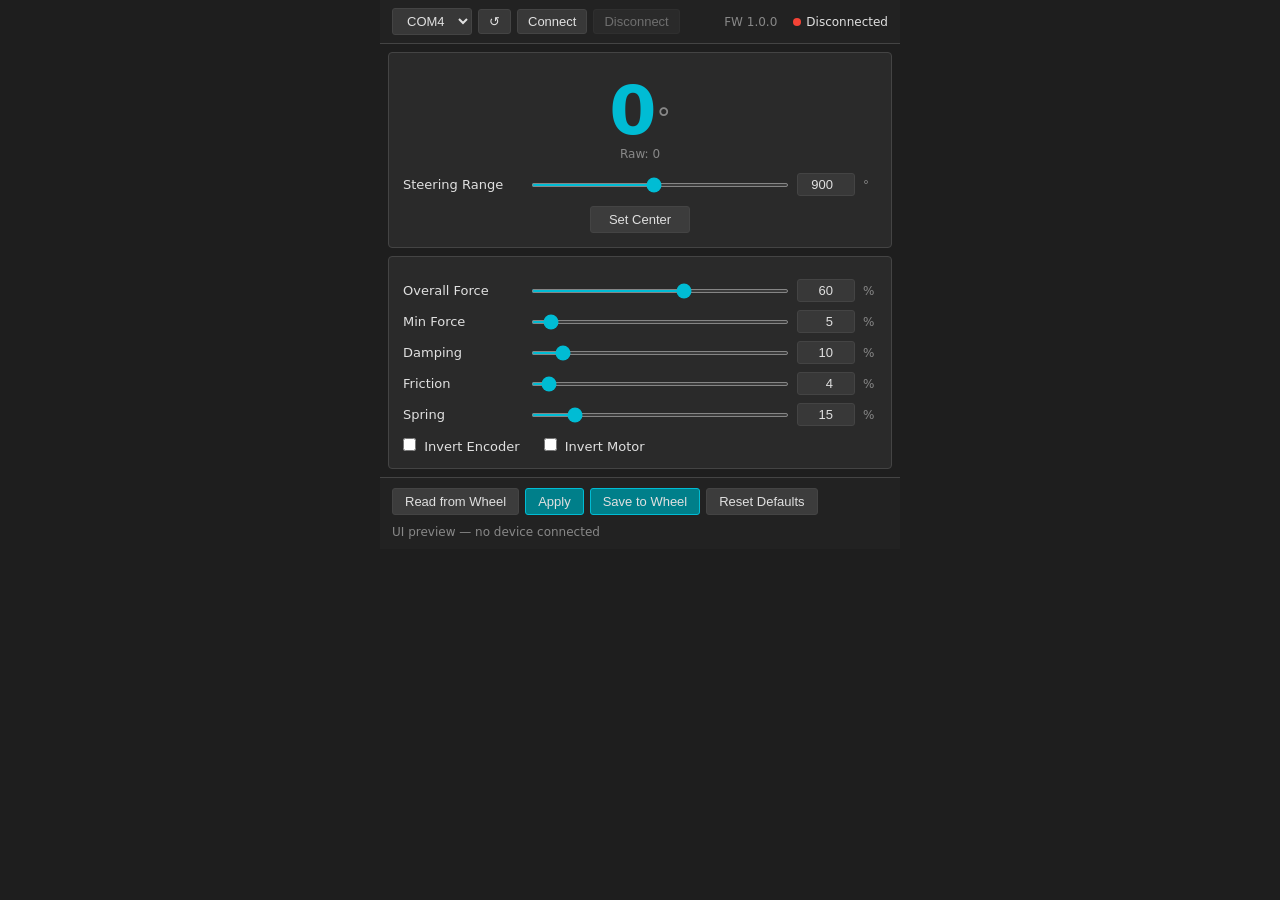
==== ui-preview/index.html @ c906a69e "Add firmware, build/flash scripts, secondary controller, UI preview, and comprehensive README Co-aut" ====
<!DOCTYPE html>
<html lang="en">
<head>
    <meta charset="UTF-8">
    <meta name="viewport" content="width=device-width, initial-scale=1.0">
    <title>FFB Wheel Config — UI Preview</title>
    <link rel="stylesheet" href="styles.css">
</head>
<body>
    <!-- ════════ TOP BAR ════════ -->
    <div id="top-bar">
        <select id="port-select">
            <option>COM3</option>
            <option selected>COM4</option>
            <option>COM5</option>
        </select>
        <button id="btn-refresh" title="Refresh ports">&#x21ba;</button>
        <button id="btn-connect">Connect</button>
        <button id="btn-disconnect" disabled>Disconnect</button>
        <span id="lbl-firmware">FW 1.0.0</span>
        <span id="status-indicator">
            <span id="status-dot"></span>
            <span id="status-text">Disconnected</span>
        </span>
    </div>

    <!-- ════════ STEERING PANEL ════════ -->
    <div id="steering-panel" class="panel">
        <div id="angle-display">
            <span id="angle-value">0</span><span id="angle-deg">°</span>
        </div>
        <div id="raw-counts">Raw: 0</div>

        <div class="slider-row">
            <label>Steering Range</label>
            <input type="range" id="sld-range" min="90" max="1800" value="900">
            <input type="number" id="nud-range" min="90" max="1800" value="900">
            <span class="unit">°</span>
        </div>

        <button id="btn-center">Set Center</button>
    </div>

    <!-- ════════ FORCE & TUNING PANEL ════════ -->
    <div id="settings-panel" class="panel">
        <div class="slider-row">
            <label>Overall Force</label>
            <input type="range" id="sld-force" min="0" max="100" value="60">
            <input type="number" id="nud-force" min="0" max="100" value="60">
            <span class="unit">%</span>
        </div>
        <div class="slider-row">
            <label>Min Force</label>
            <input type="range" id="sld-min-force" min="0" max="100" value="5">
            <input type="number" id="nud-min-force" min="0" max="100" value="5">
            <span class="unit">%</span>
        </div>
        <div class="slider-row">
            <label>Damping</label>
            <input type="range" id="sld-damping" min="0" max="100" value="10">
            <input type="number" id="nud-damping" min="0" max="100" value="10">
            <span class="unit">%</span>
        </div>
        <div class="slider-row">
            <label>Friction</label>
            <input type="range" id="sld-friction" min="0" max="100" value="4">
            <input type="number" id="nud-friction" min="0" max="100" value="4">
            <span class="unit">%</span>
        </div>
        <div class="slider-row">
            <label>Spring</label>
            <input type="range" id="sld-spring" min="0" max="100" value="15">
            <input type="number" id="nud-spring" min="0" max="100" value="15">
            <span class="unit">%</span>
        </div>

        <div id="checkbox-row">
            <label><input type="checkbox" id="chk-inv-encoder"> Invert Encoder</label>
            <label><input type="checkbox" id="chk-inv-motor"> Invert Motor</label>
        </div>
    </div>

    <!-- ════════ BOTTOM BAR ════════ -->
    <div id="bottom-bar">
        <button id="btn-read">Read from Wheel</button>
        <button id="btn-apply" class="accent">Apply</button>
        <button id="btn-save" class="accent">Save to Wheel</button>
        <button id="btn-reset">Reset Defaults</button>
        <span id="lbl-status">UI preview — no device connected</span>
    </div>

    <script src="script.js"></script>
</body>
</html>
---- ui-preview/styles.css ----
/* ============================================================
   FFB Wheel Config — UI Preview Styles
   Dark theme matching the WinForms desktop application.
   ============================================================ */

:root {
    --bg-dark:   #1E1E1E;
    --bg-panel:  #2A2A2A;
    --bg-bar:    #222222;
    --bg-ctrl:   #383838;
    --bg-btn:    #3C3C3C;
    --accent-dk: #007F8A;
    --accent:    #00BCD4;
    --text:      #E0E0E0;
    --text-dim:  #888888;
    --border:    #444444;
}

* {
    margin: 0;
    padding: 0;
    box-sizing: border-box;
}

body {
    font-family: "Segoe UI", system-ui, sans-serif;
    background: var(--bg-dark);
    color: var(--text);
    max-width: 520px;
    margin: 0 auto;
    user-select: none;
}

/* ── Top bar ─────────────────────────────────────────────── */

#top-bar {
    display: flex;
    align-items: center;
    gap: 6px;
    padding: 8px 12px;
    background: var(--bg-bar);
    border-bottom: 1px solid var(--border);
}

#top-bar select,
#top-bar button {
    font-size: 13px;
    padding: 4px 10px;
    border: 1px solid var(--border);
    border-radius: 3px;
    background: var(--bg-ctrl);
    color: var(--text);
    cursor: pointer;
}

#top-bar button:hover { background: var(--bg-btn); }
#top-bar button:disabled { opacity: 0.4; cursor: default; }

#btn-refresh {
    padding: 4px 8px;
    font-size: 15px;
}

#lbl-firmware {
    margin-left: auto;
    font-size: 12px;
    color: var(--text-dim);
}

#status-indicator {
    display: flex;
    align-items: center;
    gap: 5px;
    margin-left: 10px;
    font-size: 12px;
}

#status-dot {
    width: 8px;
    height: 8px;
    border-radius: 50%;
    background: #F44336;
    display: inline-block;
}

#status-dot.connected { background: #4CAF50; }

/* ── Panels ──────────────────────────────────────────────── */

.panel {
    background: var(--bg-panel);
    margin: 8px;
    padding: 14px;
    border: 1px solid var(--border);
    border-radius: 4px;
}

/* ── Steering panel ──────────────────────────────────────── */

#angle-display {
    text-align: center;
    padding: 10px 0 2px;
}

#angle-value {
    font-size: 68px;
    font-weight: 700;
    color: var(--accent);
    line-height: 1;
}

#angle-deg {
    font-size: 28px;
    color: var(--text-dim);
    vertical-align: super;
}

#raw-counts {
    text-align: center;
    font-size: 12px;
    color: var(--text-dim);
    margin-bottom: 12px;
}

#btn-center {
    display: block;
    margin: 10px auto 0;
    padding: 5px 18px;
    font-size: 13px;
    border: 1px solid var(--border);
    border-radius: 3px;
    background: var(--bg-btn);
    color: var(--text);
    cursor: pointer;
}

#btn-center:hover { background: var(--bg-ctrl); }

/* ── Slider rows ─────────────────────────────────────────── */

.slider-row {
    display: flex;
    align-items: center;
    gap: 8px;
    margin-top: 8px;
}

.slider-row label {
    width: 120px;
    font-size: 13px;
    flex-shrink: 0;
}

.slider-row input[type="range"] {
    flex: 1;
    accent-color: var(--accent);
    height: 4px;
}

.slider-row input[type="number"] {
    width: 58px;
    padding: 3px 6px;
    font-size: 13px;
    text-align: right;
    border: 1px solid var(--border);
    border-radius: 3px;
    background: var(--bg-ctrl);
    color: var(--text);
}

.slider-row .unit {
    font-size: 12px;
    color: var(--text-dim);
    width: 14px;
}

/* ── Checkboxes ──────────────────────────────────────────── */

#checkbox-row {
    display: flex;
    gap: 24px;
    margin-top: 12px;
    font-size: 13px;
}

#checkbox-row input[type="checkbox"] {
    accent-color: var(--accent);
    margin-right: 4px;
}

/* ── Bottom bar ──────────────────────────────────────────── */

#bottom-bar {
    display: flex;
    align-items: center;
    flex-wrap: wrap;
    gap: 6px;
    padding: 10px 12px;
    background: var(--bg-bar);
    border-top: 1px solid var(--border);
}

#bottom-bar button {
    font-size: 13px;
    padding: 5px 12px;
    border: 1px solid var(--border);
    border-radius: 3px;
    background: var(--bg-btn);
    color: var(--text);
    cursor: pointer;
}

#bottom-bar button:hover { background: var(--bg-ctrl); }

#bottom-bar button.accent {
    background: var(--accent-dk);
    border-color: var(--accent);
}

#bottom-bar button.accent:hover {
    background: var(--accent);
    color: #000;
}

#lbl-status {
    flex: 1 0 100%;
    font-size: 12px;
    color: var(--text-dim);
    margin-top: 4px;
}
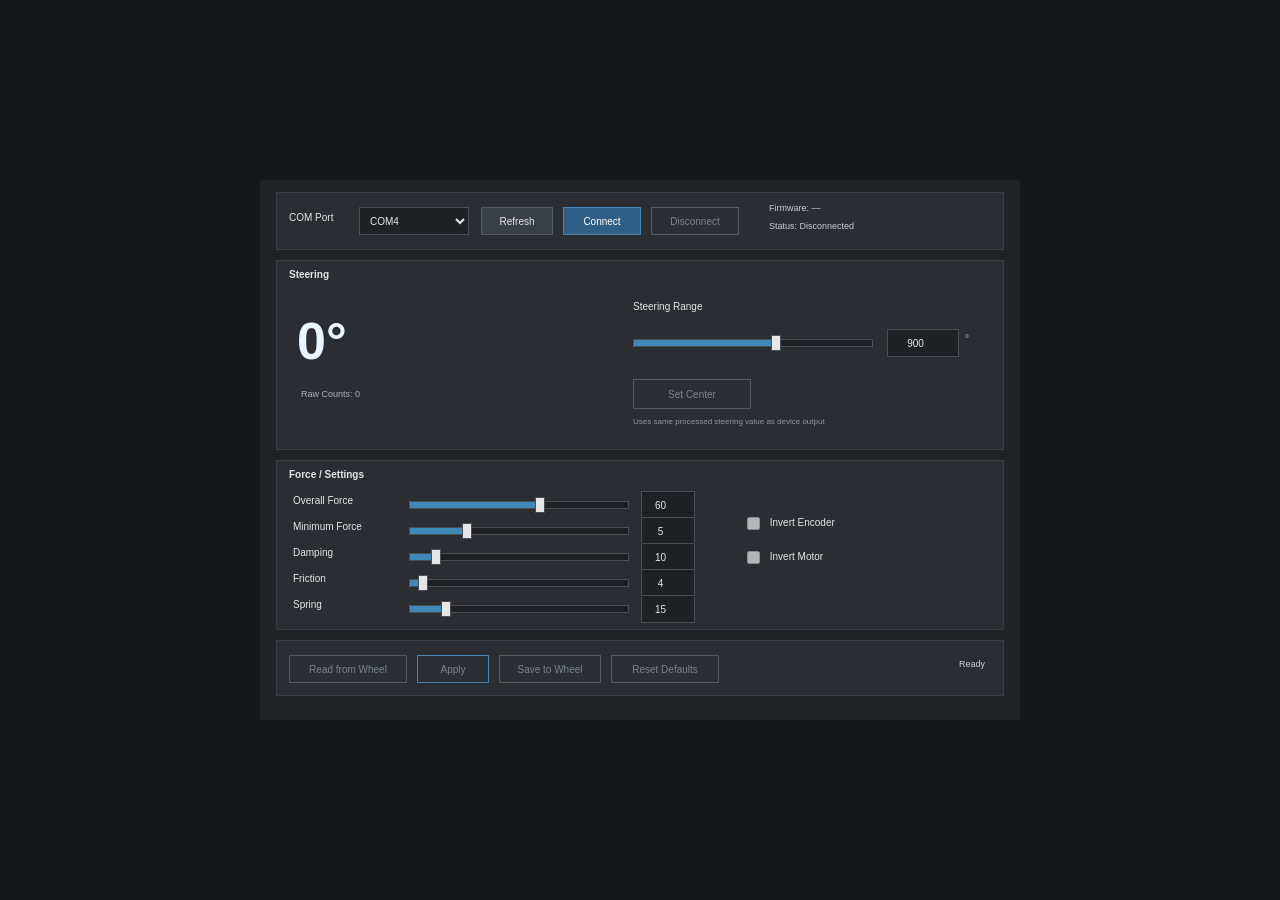
==== commit bfcdc191: "Add EMC-style wheel utility and versioned release packaging" ====
--- a/ui-preview/index.html
+++ b/ui-preview/index.html
@@ -3,90 +3,75 @@
 <head>
     <meta charset="UTF-8">
     <meta name="viewport" content="width=device-width, initial-scale=1.0">
-    <title>FFB Wheel Config — UI Preview</title>
+    <title>DIY Wheel Config Preview</title>
     <link rel="stylesheet" href="styles.css">
 </head>
 <body>
-    <!-- ════════ TOP BAR ════════ -->
-    <div id="top-bar">
-        <select id="port-select">
-            <option>COM3</option>
-            <option selected>COM4</option>
-            <option>COM5</option>
-        </select>
-        <button id="btn-refresh" title="Refresh ports">&#x21ba;</button>
-        <button id="btn-connect">Connect</button>
-        <button id="btn-disconnect" disabled>Disconnect</button>
-        <span id="lbl-firmware">FW 1.0.0</span>
-        <span id="status-indicator">
-            <span id="status-dot"></span>
-            <span id="status-text">Disconnected</span>
-        </span>
-    </div>
+    <div id="window">
+        <section id="top-bar" class="panel">
+            <label id="lbl-port" for="port-select">COM Port</label>
+            <select id="port-select">
+                <option>COM3</option>
+                <option selected>COM4</option>
+                <option>COM5</option>
+            </select>
+            <button id="btn-refresh" type="button">Refresh</button>
+            <button id="btn-connect" class="primary" type="button">Connect</button>
+            <button id="btn-disconnect" type="button" disabled>Disconnect</button>
+            <div id="lbl-firmware">Firmware: 1.2.0-emc</div>
+            <div id="lbl-connection-status">Status: Disconnected</div>
+        </section>
 
-    <!-- ════════ STEERING PANEL ════════ -->
-    <div id="steering-panel" class="panel">
-        <div id="angle-display">
-            <span id="angle-value">0</span><span id="angle-deg">°</span>
-        </div>
-        <div id="raw-counts">Raw: 0</div>
+        <section id="steering-panel" class="panel">
+            <div class="panel-title">Steering</div>
+            <div id="angle-value">0°</div>
+            <div id="raw-counts">Raw Counts: 0</div>
 
-        <div class="slider-row">
-            <label>Steering Range</label>
-            <input type="range" id="sld-range" min="90" max="1800" value="900">
-            <input type="number" id="nud-range" min="90" max="1800" value="900">
-            <span class="unit">°</span>
-        </div>
+            <div id="range-label">Steering Range</div>
+            <div id="range-slider-wrap">
+                <input id="sld-range" type="range" min="90" max="1440" value="900">
+            </div>
+            <input id="nud-range" type="number" min="90" max="1440" value="900">
+            <div id="range-suffix">°</div>
 
-        <button id="btn-center">Set Center</button>
-    </div>
+            <button id="btn-center" type="button">Set Center</button>
+            <div id="range-note">Uses same processed steering value as device output</div>
+        </section>
 
-    <!-- ════════ FORCE & TUNING PANEL ════════ -->
-    <div id="settings-panel" class="panel">
-        <div class="slider-row">
-            <label>Overall Force</label>
-            <input type="range" id="sld-force" min="0" max="100" value="60">
-            <input type="number" id="nud-force" min="0" max="100" value="60">
-            <span class="unit">%</span>
-        </div>
-        <div class="slider-row">
-            <label>Min Force</label>
-            <input type="range" id="sld-min-force" min="0" max="100" value="5">
-            <input type="number" id="nud-min-force" min="0" max="100" value="5">
-            <span class="unit">%</span>
-        </div>
-        <div class="slider-row">
-            <label>Damping</label>
-            <input type="range" id="sld-damping" min="0" max="100" value="10">
-            <input type="number" id="nud-damping" min="0" max="100" value="10">
-            <span class="unit">%</span>
-        </div>
-        <div class="slider-row">
-            <label>Friction</label>
-            <input type="range" id="sld-friction" min="0" max="100" value="4">
-            <input type="number" id="nud-friction" min="0" max="100" value="4">
-            <span class="unit">%</span>
-        </div>
-        <div class="slider-row">
-            <label>Spring</label>
-            <input type="range" id="sld-spring" min="0" max="100" value="15">
-            <input type="number" id="nud-spring" min="0" max="100" value="15">
-            <span class="unit">%</span>
-        </div>
+        <section id="settings-panel" class="panel">
+            <div class="panel-title">Force / Settings</div>
 
-        <div id="checkbox-row">
-            <label><input type="checkbox" id="chk-inv-encoder"> Invert Encoder</label>
-            <label><input type="checkbox" id="chk-inv-motor"> Invert Motor</label>
-        </div>
-    </div>
+            <label class="setting-label" style="top:34px;" for="nud-force">Overall Force</label>
+            <div class="slider-wrap" style="top:32px;"><input id="sld-force" type="range" min="0" max="100" value="60"></div>
+            <input class="setting-numeric" id="nud-force" type="number" min="0" max="100" value="60" style="top:30px;">
 
-    <!-- ════════ BOTTOM BAR ════════ -->
-    <div id="bottom-bar">
-        <button id="btn-read">Read from Wheel</button>
-        <button id="btn-apply" class="accent">Apply</button>
-        <button id="btn-save" class="accent">Save to Wheel</button>
-        <button id="btn-reset">Reset Defaults</button>
-        <span id="lbl-status">UI preview — no device connected</span>
+            <label class="setting-label" style="top:60px;" for="nud-min-force">Minimum Force</label>
+            <div class="slider-wrap" style="top:58px;"><input id="sld-min-force" type="range" min="0" max="20" value="5"></div>
+            <input class="setting-numeric" id="nud-min-force" type="number" min="0" max="20" value="5" style="top:56px;">
+
+            <label class="setting-label" style="top:86px;" for="nud-damping">Damping</label>
+            <div class="slider-wrap" style="top:84px;"><input id="sld-damping" type="range" min="0" max="100" value="10"></div>
+            <input class="setting-numeric" id="nud-damping" type="number" min="0" max="100" value="10" style="top:82px;">
+
+            <label class="setting-label" style="top:112px;" for="nud-friction">Friction</label>
+            <div class="slider-wrap" style="top:110px;"><input id="sld-friction" type="range" min="0" max="100" value="4"></div>
+            <input class="setting-numeric" id="nud-friction" type="number" min="0" max="100" value="4" style="top:108px;">
+
+            <label class="setting-label" style="top:138px;" for="nud-spring">Spring</label>
+            <div class="slider-wrap" style="top:136px;"><input id="sld-spring" type="range" min="0" max="100" value="15"></div>
+            <input class="setting-numeric" id="nud-spring" type="number" min="0" max="100" value="15" style="top:134px;">
+
+            <label id="chk-label-encoder"><input id="chk-inv-encoder" type="checkbox"> Invert Encoder</label>
+            <label id="chk-label-motor"><input id="chk-inv-motor" type="checkbox"> Invert Motor</label>
+        </section>
+
+        <section id="bottom-bar" class="panel">
+            <button id="btn-read" type="button">Read from Wheel</button>
+            <button id="btn-apply" class="primary" type="button">Apply</button>
+            <button id="btn-save" type="button">Save to Wheel</button>
+            <button id="btn-reset" type="button">Reset Defaults</button>
+            <div id="status-line">Ready</div>
+        </section>
     </div>
 
     <script src="script.js"></script>
--- a/ui-preview/styles.css
+++ b/ui-preview/styles.css
@@ -1,230 +1,400 @@
-/* ============================================================
-   FFB Wheel Config — UI Preview Styles
-   Dark theme matching the WinForms desktop application.
-   ============================================================ */
-
 :root {
-    --bg-dark:   #1E1E1E;
-    --bg-panel:  #2A2A2A;
-    --bg-bar:    #222222;
-    --bg-ctrl:   #383838;
-    --bg-btn:    #3C3C3C;
-    --accent-dk: #007F8A;
-    --accent:    #00BCD4;
-    --text:      #E0E0E0;
-    --text-dim:  #888888;
-    --border:    #444444;
+    --root: #202225;
+    --panel: #2a2d31;
+    --panel-border: #3a3d42;
+    --control: #1f2124;
+    --control-border: #4a4e55;
+    --button: #3a3f46;
+    --button-border: #555b64;
+    --primary: #2f5f87;
+    --primary-border: #4c83b1;
+    --disabled: #2b2e33;
+    --disabled-text: #7e858d;
+    --text: #e6e6e6;
+    --subtle: #c8cdd4;
+    --helper: #9098a1;
+    --raw: #aab1b9;
+    --angle: #eaf6ff;
+    --slider-track: #1e2023;
+    --slider-fill: #3e89b8;
 }
 
 * {
+    box-sizing: border-box;
+}
+
+html,
+body {
+    width: 100%;
+    height: 100%;
     margin: 0;
-    padding: 0;
-    box-sizing: border-box;
+    overflow: hidden;
 }
 
 body {
-    font-family: "Segoe UI", system-ui, sans-serif;
-    background: var(--bg-dark);
+    display: grid;
+    place-items: center;
+    background: #15171a;
     color: var(--text);
-    max-width: 520px;
-    margin: 0 auto;
-    user-select: none;
-}
-
-/* ── Top bar ─────────────────────────────────────────────── */
+    font-family: "Segoe UI", sans-serif;
+}
+
+#window {
+    position: relative;
+    width: 760px;
+    height: 540px;
+    background: var(--root);
+    overflow: hidden;
+}
+
+.panel {
+    position: absolute;
+    background: var(--panel);
+    border: 1px solid var(--panel-border);
+}
+
+button,
+select,
+input[type="number"] {
+    position: absolute;
+    margin: 0;
+    border-radius: 0;
+    font: 10px "Segoe UI", sans-serif;
+    color: var(--text);
+}
+
+button {
+    background: var(--button);
+    border: 1px solid var(--button-border);
+    outline: none;
+}
+
+button.primary {
+    background: var(--primary);
+    border-color: var(--primary-border);
+    color: #fff;
+}
+
+button:active {
+    filter: brightness(0.92);
+}
+
+button:disabled {
+    background: var(--disabled);
+    color: var(--disabled-text);
+}
+
+select,
+input[type="number"] {
+    background: var(--control);
+    border: 1px solid var(--control-border);
+    outline: none;
+}
 
 #top-bar {
-    display: flex;
-    align-items: center;
-    gap: 6px;
-    padding: 8px 12px;
-    background: var(--bg-bar);
-    border-bottom: 1px solid var(--border);
-}
-
-#top-bar select,
-#top-bar button {
-    font-size: 13px;
-    padding: 4px 10px;
-    border: 1px solid var(--border);
-    border-radius: 3px;
-    background: var(--bg-ctrl);
-    color: var(--text);
-    cursor: pointer;
-}
-
-#top-bar button:hover { background: var(--bg-btn); }
-#top-bar button:disabled { opacity: 0.4; cursor: default; }
+    left: 16px;
+    top: 12px;
+    width: 728px;
+    height: 58px;
+}
+
+#lbl-port {
+    position: absolute;
+    left: 12px;
+    top: 19px;
+    width: 64px;
+    height: 20px;
+    font-size: 10px;
+}
+
+#port-select {
+    left: 82px;
+    top: 14px;
+    width: 110px;
+    height: 28px;
+    padding-left: 6px;
+}
 
 #btn-refresh {
-    padding: 4px 8px;
-    font-size: 15px;
+    left: 204px;
+    top: 14px;
+    width: 72px;
+    height: 28px;
+}
+
+#btn-connect {
+    left: 286px;
+    top: 14px;
+    width: 78px;
+    height: 28px;
+}
+
+#btn-disconnect {
+    left: 374px;
+    top: 14px;
+    width: 88px;
+    height: 28px;
+}
+
+#lbl-firmware,
+#lbl-connection-status {
+    position: absolute;
+    left: 492px;
+    width: 220px;
+    height: 16px;
+    color: var(--subtle);
+    font-size: 9px;
 }
 
 #lbl-firmware {
-    margin-left: auto;
-    font-size: 12px;
-    color: var(--text-dim);
-}
-
-#status-indicator {
-    display: flex;
-    align-items: center;
-    gap: 5px;
-    margin-left: 10px;
-    font-size: 12px;
-}
-
-#status-dot {
-    width: 8px;
+    top: 10px;
+}
+
+#lbl-connection-status {
+    top: 28px;
+}
+
+#steering-panel {
+    left: 16px;
+    top: 80px;
+    width: 728px;
+    height: 190px;
+}
+
+.panel-title {
+    position: absolute;
+    left: 12px;
+    top: 8px;
+    height: 18px;
+    font-size: 10px;
+    font-weight: 700;
+}
+
+#angle-value {
+    position: absolute;
+    left: 20px;
+    top: 36px;
+    width: 300px;
+    height: 88px;
+    font-size: 52px;
+    font-weight: 600;
+    line-height: 88px;
+    color: var(--angle);
+    text-align: left;
+}
+
+#raw-counts {
+    position: absolute;
+    left: 24px;
+    top: 128px;
+    width: 240px;
+    height: 18px;
+    font-size: 9px;
+    color: var(--raw);
+}
+
+#range-label {
+    position: absolute;
+    left: 356px;
+    top: 40px;
+    width: 120px;
+    height: 20px;
+    font-size: 10px;
+}
+
+#range-slider-wrap {
+    position: absolute;
+    left: 356px;
+    top: 70px;
+    width: 240px;
+    height: 28px;
+}
+
+#nud-range {
+    left: 610px;
+    top: 68px;
+    width: 72px;
+    height: 28px;
+    text-align: center;
+}
+
+#range-suffix {
+    position: absolute;
+    left: 688px;
+    top: 72px;
+    width: 18px;
+    height: 20px;
+    font-size: 10px;
+    color: var(--subtle);
+}
+
+#btn-center {
+    left: 356px;
+    top: 118px;
+    width: 118px;
+    height: 30px;
+}
+
+#range-note {
+    position: absolute;
+    left: 356px;
+    top: 156px;
+    width: 320px;
+    height: 16px;
+    font-size: 8px;
+    color: var(--helper);
+}
+
+#settings-panel {
+    left: 16px;
+    top: 280px;
+    width: 728px;
+    height: 170px;
+}
+
+.setting-label {
+    position: absolute;
+    left: 16px;
+    width: 110px;
+    height: 20px;
+    font-size: 10px;
+}
+
+.slider-wrap {
+    position: absolute;
+    left: 132px;
+    width: 220px;
+    height: 24px;
+}
+
+.setting-numeric {
+    position: absolute;
+    left: 364px;
+    width: 54px;
+    height: 28px;
+    text-align: center;
+}
+
+#chk-label-encoder,
+#chk-label-motor {
+    position: absolute;
+    left: 470px;
+    width: 160px;
+    height: 24px;
+    font-size: 10px;
+    line-height: 24px;
+}
+
+#chk-label-encoder {
+    top: 50px;
+}
+
+#chk-label-motor {
+    top: 84px;
+}
+
+#chk-label-encoder input,
+#chk-label-motor input {
+    width: 13px;
+    height: 13px;
+    margin: 0 7px 0 0;
+    vertical-align: middle;
+    accent-color: #dfe8ef;
+}
+
+#bottom-bar {
+    left: 16px;
+    top: 460px;
+    width: 728px;
+    height: 56px;
+}
+
+#btn-read {
+    left: 12px;
+    top: 14px;
+    width: 118px;
+    height: 28px;
+}
+
+#btn-apply {
+    left: 140px;
+    top: 14px;
+    width: 72px;
+    height: 28px;
+}
+
+#btn-save {
+    left: 222px;
+    top: 14px;
+    width: 102px;
+    height: 28px;
+}
+
+#btn-reset {
+    left: 334px;
+    top: 14px;
+    width: 108px;
+    height: 28px;
+}
+
+#status-line {
+    position: absolute;
+    left: 460px;
+    top: 18px;
+    width: 248px;
+    height: 18px;
+    text-align: right;
+    font-size: 9px;
+    color: var(--subtle);
+    white-space: nowrap;
+    overflow: hidden;
+    text-overflow: ellipsis;
+}
+
+input[type="range"] {
+    width: 100%;
+    height: 24px;
+    margin: 0;
+    -webkit-appearance: none;
+    appearance: none;
+    background: transparent;
+}
+
+input[type="range"]:focus {
+    outline: none;
+}
+
+input[type="range"]::-webkit-slider-runnable-track {
     height: 8px;
-    border-radius: 50%;
-    background: #F44336;
-    display: inline-block;
-}
-
-#status-dot.connected { background: #4CAF50; }
-
-/* ── Panels ──────────────────────────────────────────────── */
-
-.panel {
-    background: var(--bg-panel);
-    margin: 8px;
-    padding: 14px;
-    border: 1px solid var(--border);
-    border-radius: 4px;
-}
-
-/* ── Steering panel ──────────────────────────────────────── */
-
-#angle-display {
-    text-align: center;
-    padding: 10px 0 2px;
-}
-
-#angle-value {
-    font-size: 68px;
-    font-weight: 700;
-    color: var(--accent);
-    line-height: 1;
-}
-
-#angle-deg {
-    font-size: 28px;
-    color: var(--text-dim);
-    vertical-align: super;
-}
-
-#raw-counts {
-    text-align: center;
-    font-size: 12px;
-    color: var(--text-dim);
-    margin-bottom: 12px;
-}
-
-#btn-center {
-    display: block;
-    margin: 10px auto 0;
-    padding: 5px 18px;
-    font-size: 13px;
-    border: 1px solid var(--border);
-    border-radius: 3px;
-    background: var(--bg-btn);
-    color: var(--text);
-    cursor: pointer;
-}
-
-#btn-center:hover { background: var(--bg-ctrl); }
-
-/* ── Slider rows ─────────────────────────────────────────── */
-
-.slider-row {
-    display: flex;
-    align-items: center;
-    gap: 8px;
-    margin-top: 8px;
-}
-
-.slider-row label {
-    width: 120px;
-    font-size: 13px;
-    flex-shrink: 0;
-}
-
-.slider-row input[type="range"] {
-    flex: 1;
-    accent-color: var(--accent);
-    height: 4px;
-}
-
-.slider-row input[type="number"] {
-    width: 58px;
-    padding: 3px 6px;
-    font-size: 13px;
-    text-align: right;
-    border: 1px solid var(--border);
-    border-radius: 3px;
-    background: var(--bg-ctrl);
-    color: var(--text);
-}
-
-.slider-row .unit {
-    font-size: 12px;
-    color: var(--text-dim);
-    width: 14px;
-}
-
-/* ── Checkboxes ──────────────────────────────────────────── */
-
-#checkbox-row {
-    display: flex;
-    gap: 24px;
-    margin-top: 12px;
-    font-size: 13px;
-}
-
-#checkbox-row input[type="checkbox"] {
-    accent-color: var(--accent);
-    margin-right: 4px;
-}
-
-/* ── Bottom bar ──────────────────────────────────────────── */
-
-#bottom-bar {
-    display: flex;
-    align-items: center;
-    flex-wrap: wrap;
-    gap: 6px;
-    padding: 10px 12px;
-    background: var(--bg-bar);
-    border-top: 1px solid var(--border);
-}
-
-#bottom-bar button {
-    font-size: 13px;
-    padding: 5px 12px;
-    border: 1px solid var(--border);
-    border-radius: 3px;
-    background: var(--bg-btn);
-    color: var(--text);
-    cursor: pointer;
-}
-
-#bottom-bar button:hover { background: var(--bg-ctrl); }
-
-#bottom-bar button.accent {
-    background: var(--accent-dk);
-    border-color: var(--accent);
-}
-
-#bottom-bar button.accent:hover {
-    background: var(--accent);
-    color: #000;
-}
-
-#lbl-status {
-    flex: 1 0 100%;
-    font-size: 12px;
-    color: var(--text-dim);
-    margin-top: 4px;
-}
+    background: linear-gradient(to right, var(--slider-fill) 0 var(--fill, 50%), var(--slider-track) var(--fill, 50%) 100%);
+    border: 1px solid var(--control-border);
+}
+
+input[type="range"]::-webkit-slider-thumb {
+    -webkit-appearance: none;
+    width: 10px;
+    height: 16px;
+    margin-top: -5px;
+    border: 1px solid var(--control-border);
+    background: var(--text);
+}
+
+input[type="range"]::-moz-range-track {
+    height: 8px;
+    background: var(--slider-track);
+    border: 1px solid var(--control-border);
+}
+
+input[type="range"]::-moz-range-progress {
+    height: 8px;
+    background: var(--slider-fill);
+    border: 1px solid var(--control-border);
+}
+
+input[type="range"]::-moz-range-thumb {
+    width: 10px;
+    height: 16px;
+    border: 1px solid var(--control-border);
+    background: var(--text);
+    border-radius: 0;
+}
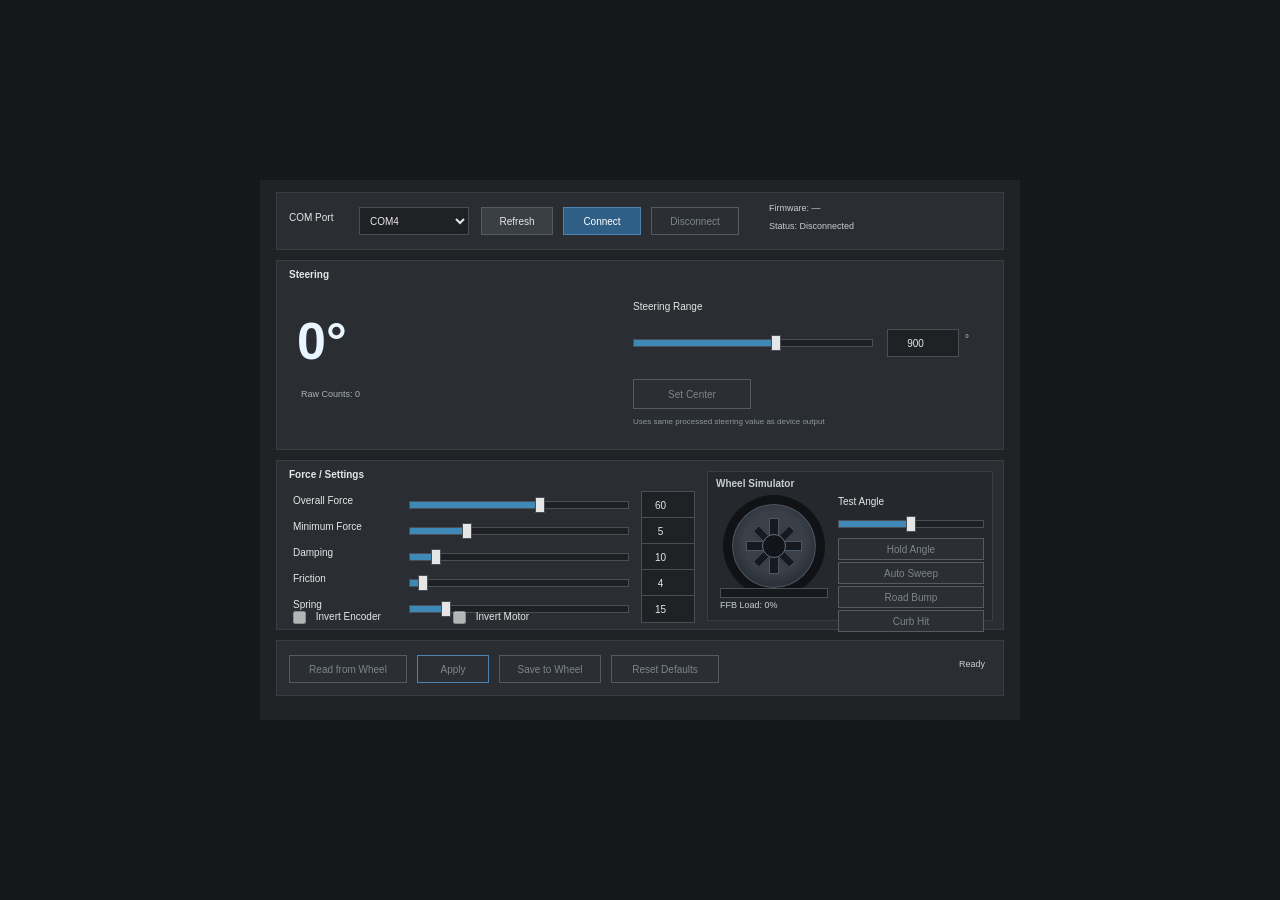
==== commit 32d9cf22: "Add interactive wheel simulator to UI preview" ====
--- a/ui-preview/index.html
+++ b/ui-preview/index.html
@@ -61,6 +61,30 @@
             <div class="slider-wrap" style="top:136px;"><input id="sld-spring" type="range" min="0" max="100" value="15"></div>
             <input class="setting-numeric" id="nud-spring" type="number" min="0" max="100" value="15" style="top:134px;">
 
+            <div id="simulator-box">
+                <div id="sim-title">Wheel Simulator</div>
+                <div id="wheel-stage">
+                    <div id="wheel" title="Drag to steer">
+                        <div class="spoke v"></div>
+                        <div class="spoke h"></div>
+                        <div class="spoke d1"></div>
+                        <div class="spoke d2"></div>
+                        <div class="hub"></div>
+                    </div>
+                    <div id="ffb-meter"><div id="ffb-meter-fill"></div></div>
+                    <div id="sim-readout">FFB Load: 0%</div>
+                </div>
+
+                <div id="sim-controls">
+                    <label id="lbl-test-angle" for="sld-test-angle">Test Angle</label>
+                    <div id="sim-slider-wrap"><input id="sld-test-angle" type="range" min="-450" max="450" value="0"></div>
+                    <button id="btn-sim-hold" type="button">Hold Angle</button>
+                    <button id="btn-sim-auto" type="button">Auto Sweep</button>
+                    <button id="btn-ffb-bump" type="button">Road Bump</button>
+                    <button id="btn-ffb-curb" type="button">Curb Hit</button>
+                </div>
+            </div>
+
             <label id="chk-label-encoder"><input id="chk-inv-encoder" type="checkbox"> Invert Encoder</label>
             <label id="chk-label-motor"><input id="chk-inv-motor" type="checkbox"> Invert Motor</label>
         </section>
--- a/ui-preview/styles.css
+++ b/ui-preview/styles.css
@@ -278,7 +278,7 @@
 #chk-label-encoder,
 #chk-label-motor {
     position: absolute;
-    left: 470px;
+    left: 16px;
     width: 160px;
     height: 24px;
     font-size: 10px;
@@ -286,11 +286,12 @@
 }
 
 #chk-label-encoder {
-    top: 50px;
+    top: 144px;
 }
 
 #chk-label-motor {
-    top: 84px;
+    top: 144px;
+    left: 176px;
 }
 
 #chk-label-encoder input,
@@ -398,3 +399,181 @@
     background: var(--text);
     border-radius: 0;
 }
+
+#simulator-box {
+    position: absolute;
+    right: 10px;
+    top: 10px;
+    width: 286px;
+    height: 150px;
+    border: 1px solid var(--panel-border);
+    background: #25292e;
+}
+
+#sim-title {
+    position: absolute;
+    left: 8px;
+    top: 6px;
+    height: 14px;
+    font-size: 10px;
+    font-weight: 700;
+    color: var(--subtle);
+}
+
+#wheel-stage {
+    position: absolute;
+    left: 8px;
+    top: 22px;
+    width: 116px;
+    height: 118px;
+}
+
+#wheel {
+    position: absolute;
+    left: 8px;
+    top: 2px;
+    width: 100px;
+    height: 100px;
+    border: 8px solid #101215;
+    border-radius: 50%;
+    background: radial-gradient(circle at 50% 45%, #3a4048 0 48%, #2d3239 68%, #262b31 100%);
+    box-shadow: inset 0 0 0 1px #505866, 0 0 0 1px #111316;
+    transform: rotate(0deg);
+    cursor: grab;
+    touch-action: none;
+}
+
+#wheel:active {
+    cursor: grabbing;
+}
+
+#wheel .spoke {
+    position: absolute;
+    left: 50%;
+    top: 50%;
+    background: #161a20;
+    box-shadow: inset 0 0 0 1px #4e5664;
+    transform-origin: center center;
+}
+
+#wheel .spoke.v {
+    width: 10px;
+    height: 56px;
+    margin-left: -5px;
+    margin-top: -28px;
+}
+
+#wheel .spoke.h {
+    width: 56px;
+    height: 10px;
+    margin-left: -28px;
+    margin-top: -5px;
+}
+
+#wheel .spoke.d1 {
+    width: 52px;
+    height: 9px;
+    margin-left: -26px;
+    margin-top: -4.5px;
+    transform: rotate(45deg);
+}
+
+#wheel .spoke.d2 {
+    width: 52px;
+    height: 9px;
+    margin-left: -26px;
+    margin-top: -4.5px;
+    transform: rotate(-45deg);
+}
+
+#wheel .hub {
+    position: absolute;
+    left: 50%;
+    top: 50%;
+    width: 24px;
+    height: 24px;
+    margin-left: -12px;
+    margin-top: -12px;
+    border: 1px solid #656f7e;
+    border-radius: 50%;
+    background: #11151a;
+}
+
+#ffb-meter {
+    position: absolute;
+    left: 4px;
+    bottom: 14px;
+    width: 108px;
+    height: 10px;
+    border: 1px solid var(--control-border);
+    background: #171a1d;
+    overflow: hidden;
+}
+
+#ffb-meter-fill {
+    width: 0%;
+    height: 100%;
+    background: linear-gradient(90deg, #2f8f58, #f1af43, #d95a4d);
+}
+
+#sim-readout {
+    position: absolute;
+    left: 4px;
+    bottom: 0;
+    width: 108px;
+    height: 12px;
+    font-size: 9px;
+    color: var(--subtle);
+}
+
+#sim-controls {
+    position: absolute;
+    left: 130px;
+    top: 24px;
+    width: 148px;
+    height: 120px;
+}
+
+#lbl-test-angle {
+    position: absolute;
+    left: 0;
+    top: 0;
+    width: 70px;
+    height: 14px;
+    font-size: 10px;
+}
+
+#sim-slider-wrap {
+    position: absolute;
+    left: 0;
+    top: 16px;
+    width: 146px;
+    height: 22px;
+}
+
+#btn-sim-hold,
+#btn-sim-auto,
+#btn-ffb-bump,
+#btn-ffb-curb {
+    position: absolute;
+    left: 0;
+    width: 146px;
+    height: 22px;
+    font-size: 10px;
+}
+
+#btn-sim-hold {
+    top: 42px;
+}
+
+#btn-sim-auto {
+    top: 66px;
+}
+
+#btn-ffb-bump {
+    top: 90px;
+}
+
+#btn-ffb-curb {
+    top: 114px;
+}
